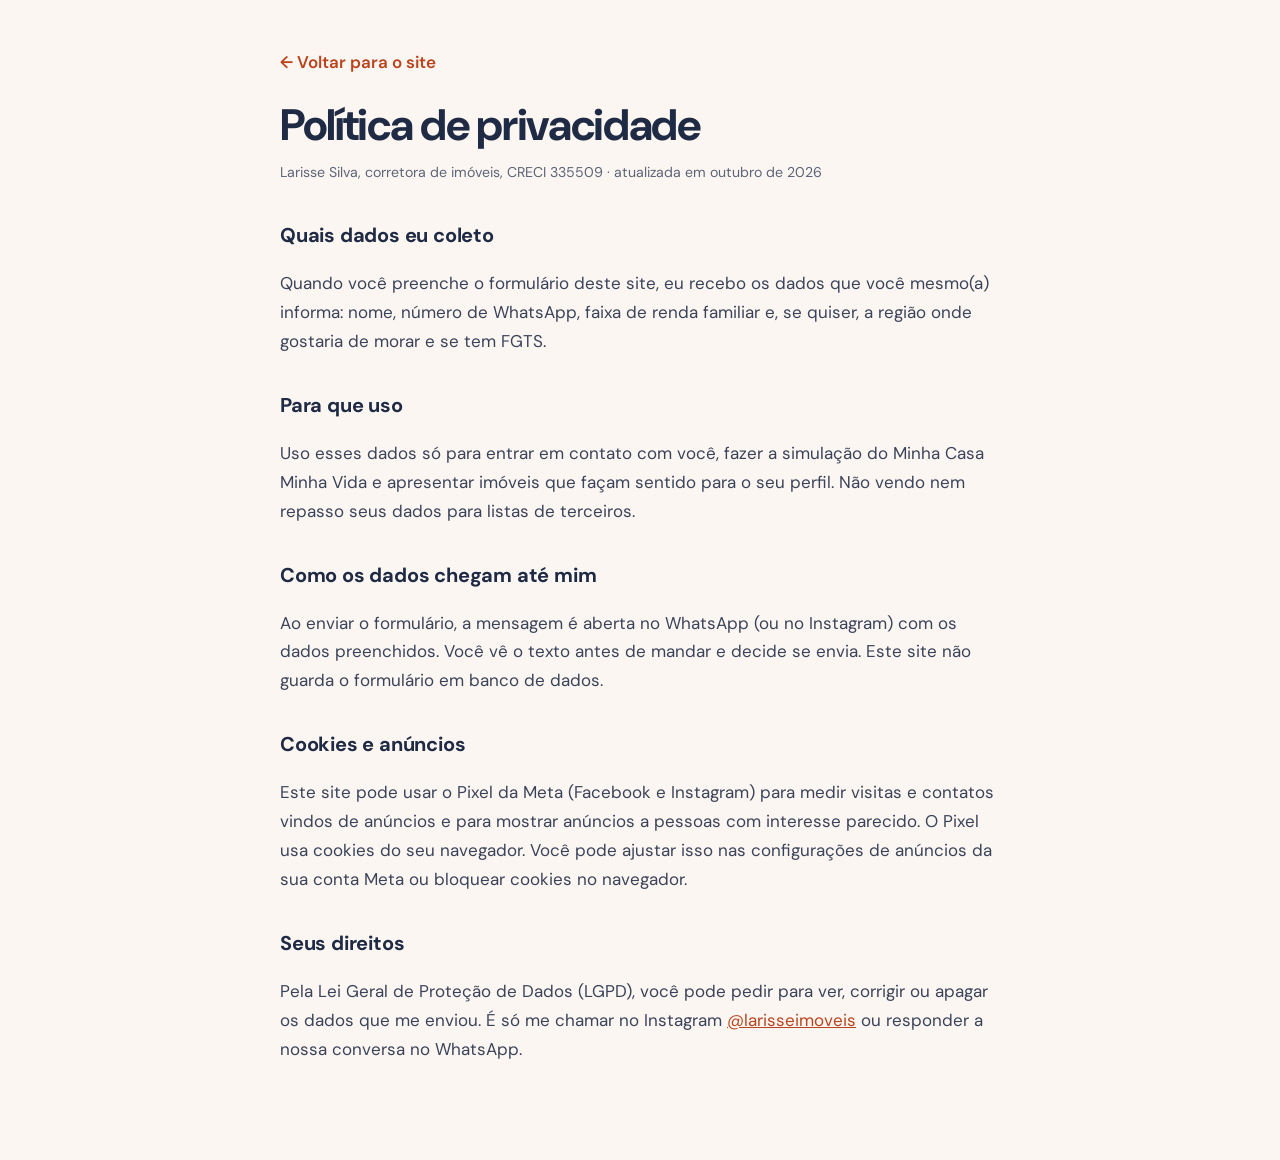
==== privacidade.html @ 053cc864 "Landing page para Meta Ads: formulario na primeira tela, prova social, duvidas, barra fixa, pixel e " ====
<!doctype html>
<html lang="pt-BR">
<head>
  <meta charset="utf-8">
  <meta name="viewport" content="width=device-width, initial-scale=1">
  <title>Política de privacidade | Larisse Silva</title>
  <meta name="robots" content="noindex">
  <link rel="preconnect" href="https://fonts.googleapis.com">
  <link rel="preconnect" href="https://fonts.gstatic.com" crossorigin>
  <link href="https://fonts.googleapis.com/css2?family=DM+Sans:opsz,wght@9..40,400;9..40,600;9..40,700&display=swap" rel="stylesheet">
  <style>
    body { margin: 0; background: #fbf6f1; color: #1f2a44; font: 400 17px/1.7 "DM Sans", system-ui, sans-serif; }
    main { max-width: 720px; margin: 0 auto; padding: 48px 20px 80px; }
    a { color: #b9441e; }
    h1 { font-size: clamp(30px, 5vw, 44px); letter-spacing: -.03em; line-height: 1.1; margin: 24px 0 8px; }
    h2 { font-size: 20px; margin: 32px 0 6px; letter-spacing: -.01em; }
    p, li { color: #3a4359; }
    .back { font-weight: 600; text-decoration: none; }
    small { color: #5d6478; }
  </style>
</head>
<body>
<main>
  <a class="back" href="./">← Voltar para o site</a>
  <h1>Política de privacidade</h1>
  <small>Larisse Silva, corretora de imóveis, CRECI 335509 · atualizada em outubro de 2026</small>

  <h2>Quais dados eu coleto</h2>
  <p>Quando você preenche o formulário deste site, eu recebo os dados que você mesmo(a) informa: nome, número de WhatsApp, faixa de renda familiar e, se quiser, a região onde gostaria de morar e se tem FGTS.</p>

  <h2>Para que uso</h2>
  <p>Uso esses dados só para entrar em contato com você, fazer a simulação do Minha Casa Minha Vida e apresentar imóveis que façam sentido para o seu perfil. Não vendo nem repasso seus dados para listas de terceiros.</p>

  <h2>Como os dados chegam até mim</h2>
  <p>Ao enviar o formulário, a mensagem é aberta no WhatsApp (ou no Instagram) com os dados preenchidos. Você vê o texto antes de mandar e decide se envia. Este site não guarda o formulário em banco de dados.</p>

  <h2>Cookies e anúncios</h2>
  <p>Este site pode usar o Pixel da Meta (Facebook e Instagram) para medir visitas e contatos vindos de anúncios e para mostrar anúncios a pessoas com interesse parecido. O Pixel usa cookies do seu navegador. Você pode ajustar isso nas configurações de anúncios da sua conta Meta ou bloquear cookies no navegador.</p>

  <h2>Seus direitos</h2>
  <p>Pela Lei Geral de Proteção de Dados (LGPD), você pode pedir para ver, corrigir ou apagar os dados que me enviou. É só me chamar no Instagram <a href="https://www.instagram.com/larisseimoveis/">@larisseimoveis</a> ou responder a nossa conversa no WhatsApp.</p>
</main>
</body>
</html>
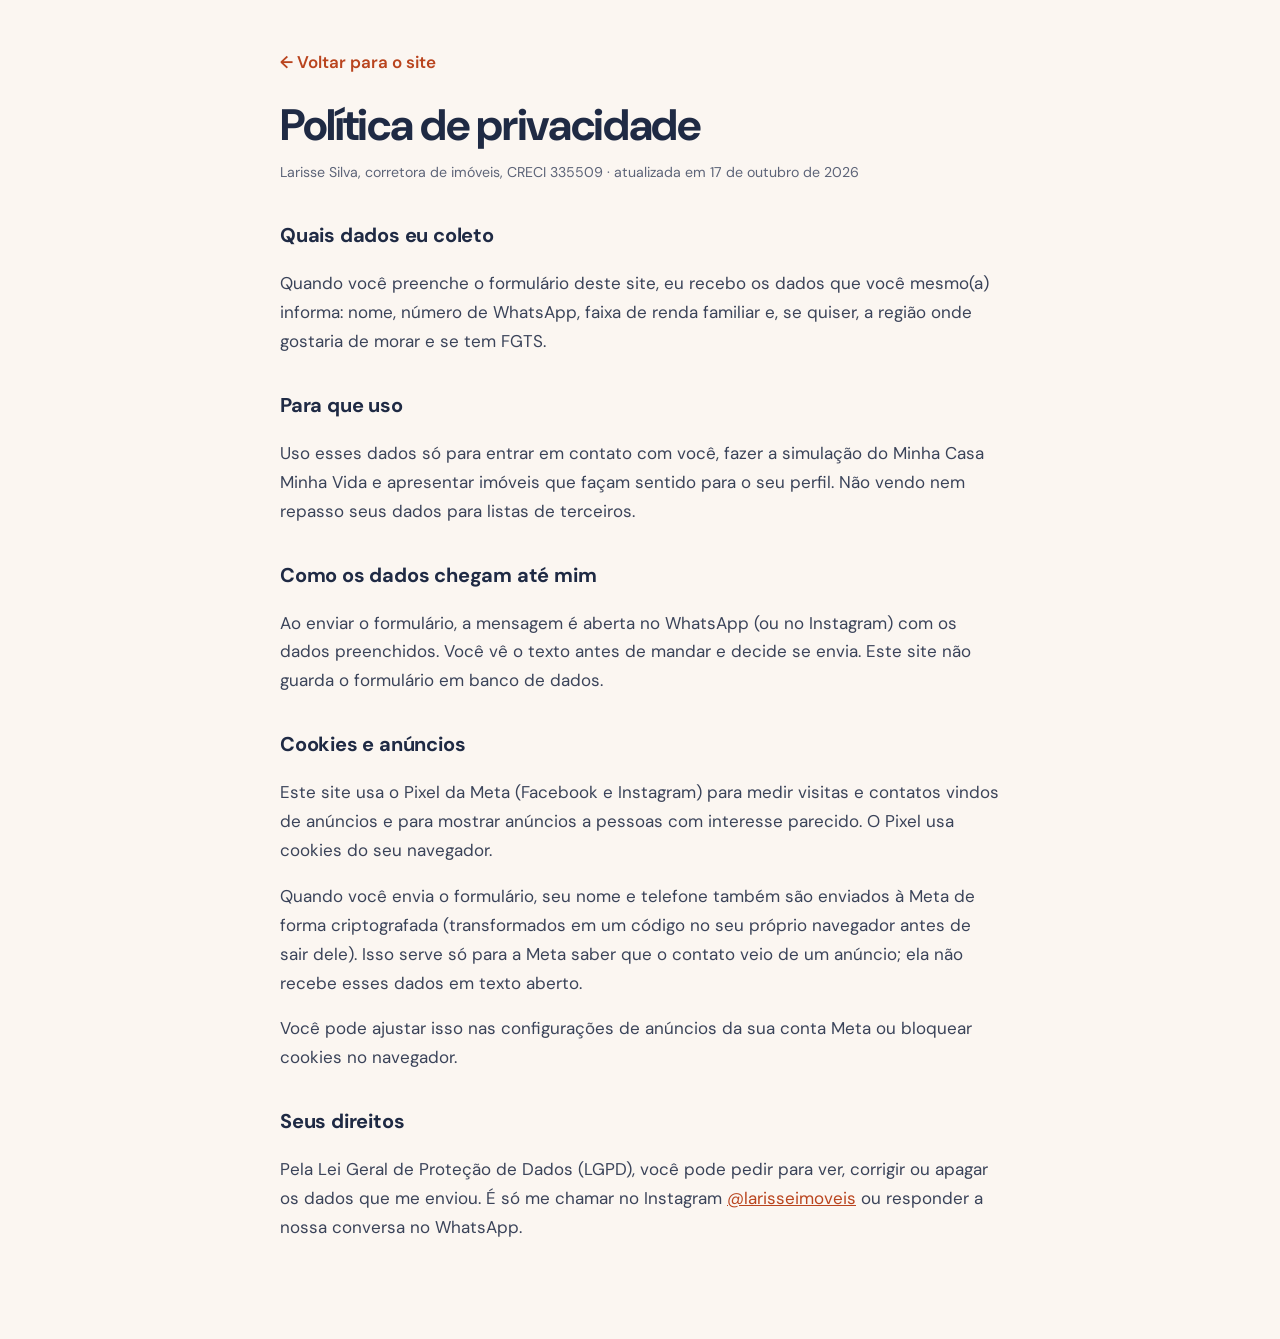
==== commit bfdafc62: "Privacidade: explica a correspondencia avancada do Pixel Co-Authored-By: Claude Opus 5.5 <noreply@an" ====
--- a/privacidade.html
+++ b/privacidade.html
@@ -2,7 +2,7 @@
 <html lang="pt-BR">
 <head>
   <meta charset="utf-8">
-  <meta name="viewport" content="width=device-width, initial-scale=1">
+  <meta name="viewport" content="width=device-width, initial-scale=1, maximum-scale=1, user-scalable=no">
   <title>Política de privacidade | Larisse Silva</title>
   <meta name="robots" content="noindex">
   <link rel="preconnect" href="https://fonts.googleapis.com">
@@ -23,7 +23,7 @@
 <main>
   <a class="back" href="./">← Voltar para o site</a>
   <h1>Política de privacidade</h1>
-  <small>Larisse Silva, corretora de imóveis, CRECI 335509 · atualizada em outubro de 2026</small>
+  <small>Larisse Silva, corretora de imóveis, CRECI 335509 · atualizada em 17 de outubro de 2026</small>
 
   <h2>Quais dados eu coleto</h2>
   <p>Quando você preenche o formulário deste site, eu recebo os dados que você mesmo(a) informa: nome, número de WhatsApp, faixa de renda familiar e, se quiser, a região onde gostaria de morar e se tem FGTS.</p>
@@ -35,7 +35,9 @@
   <p>Ao enviar o formulário, a mensagem é aberta no WhatsApp (ou no Instagram) com os dados preenchidos. Você vê o texto antes de mandar e decide se envia. Este site não guarda o formulário em banco de dados.</p>
 
   <h2>Cookies e anúncios</h2>
-  <p>Este site pode usar o Pixel da Meta (Facebook e Instagram) para medir visitas e contatos vindos de anúncios e para mostrar anúncios a pessoas com interesse parecido. O Pixel usa cookies do seu navegador. Você pode ajustar isso nas configurações de anúncios da sua conta Meta ou bloquear cookies no navegador.</p>
+  <p>Este site usa o Pixel da Meta (Facebook e Instagram) para medir visitas e contatos vindos de anúncios e para mostrar anúncios a pessoas com interesse parecido. O Pixel usa cookies do seu navegador.</p>
+  <p>Quando você envia o formulário, seu nome e telefone também são enviados à Meta de forma criptografada (transformados em um código no seu próprio navegador antes de sair dele). Isso serve só para a Meta saber que o contato veio de um anúncio; ela não recebe esses dados em texto aberto.</p>
+  <p>Você pode ajustar isso nas configurações de anúncios da sua conta Meta ou bloquear cookies no navegador.</p>
 
   <h2>Seus direitos</h2>
   <p>Pela Lei Geral de Proteção de Dados (LGPD), você pode pedir para ver, corrigir ou apagar os dados que me enviou. É só me chamar no Instagram <a href="https://www.instagram.com/larisseimoveis/">@larisseimoveis</a> ou responder a nossa conversa no WhatsApp.</p>
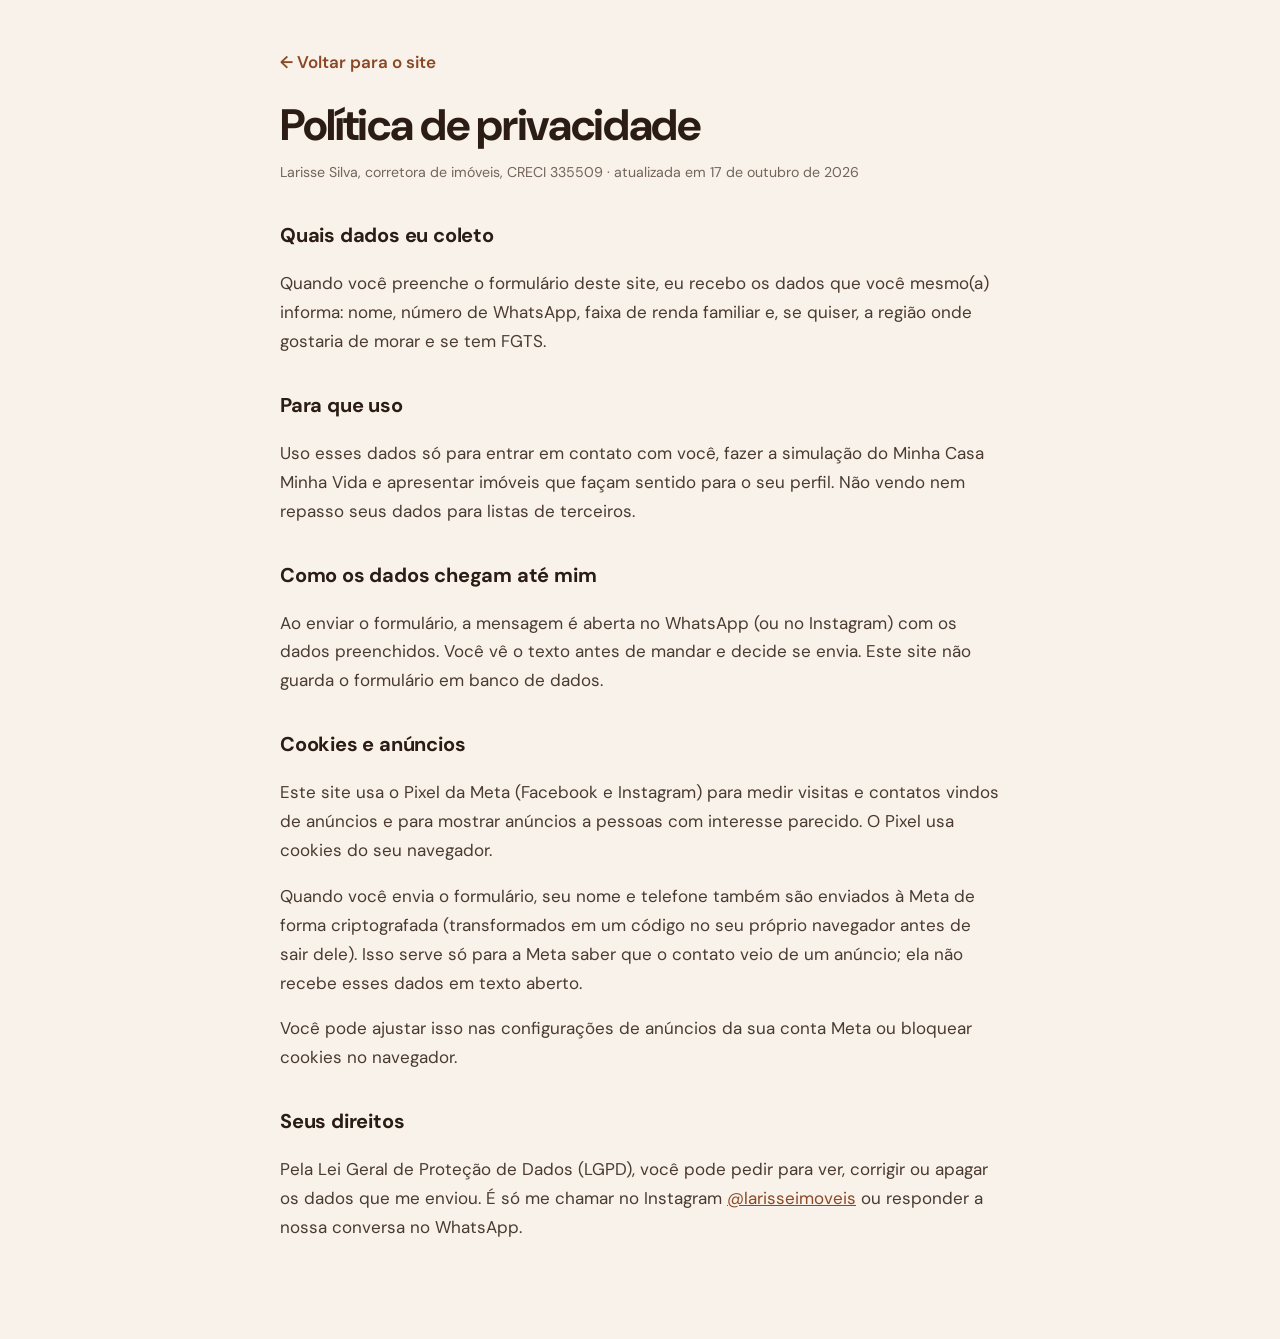
==== commit 158a6bfd: "Paleta do site alinhada às fotos: espresso, caramelo e areia Co-Authored-By: Claude Opus 5.5 <norepl" ====
--- a/privacidade.html
+++ b/privacidade.html
@@ -9,14 +9,14 @@
   <link rel="preconnect" href="https://fonts.gstatic.com" crossorigin>
   <link href="https://fonts.googleapis.com/css2?family=DM+Sans:opsz,wght@9..40,400;9..40,600;9..40,700&display=swap" rel="stylesheet">
   <style>
-    body { margin: 0; background: #fbf6f1; color: #1f2a44; font: 400 17px/1.7 "DM Sans", system-ui, sans-serif; }
+    body { margin: 0; background: #f8f2ea; color: #2b1d16; font: 400 17px/1.7 "DM Sans", system-ui, sans-serif; }
     main { max-width: 720px; margin: 0 auto; padding: 48px 20px 80px; }
-    a { color: #b9441e; }
+    a { color: #8a4824; }
     h1 { font-size: clamp(30px, 5vw, 44px); letter-spacing: -.03em; line-height: 1.1; margin: 24px 0 8px; }
     h2 { font-size: 20px; margin: 32px 0 6px; letter-spacing: -.01em; }
-    p, li { color: #3a4359; }
+    p, li { color: #4a3a30; }
     .back { font-weight: 600; text-decoration: none; }
-    small { color: #5d6478; }
+    small { color: #74645a; }
   </style>
 </head>
 <body>
